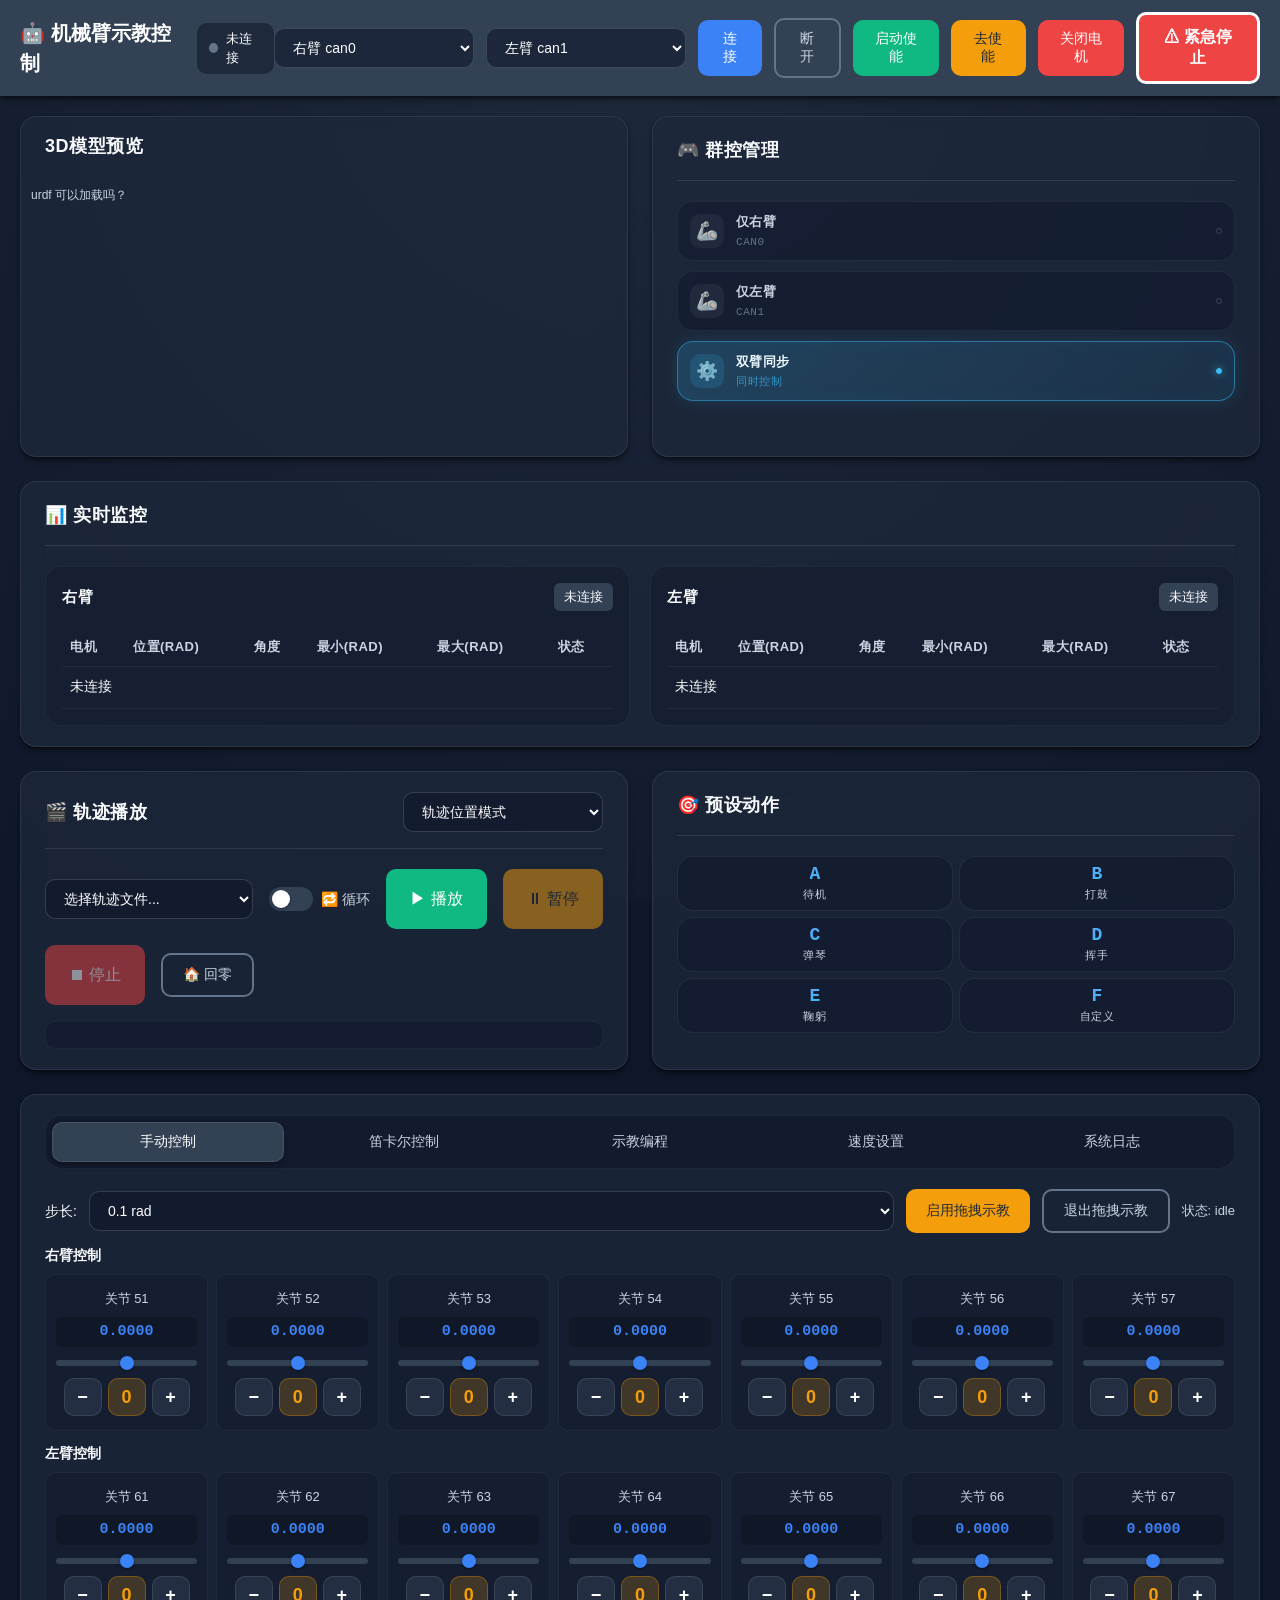
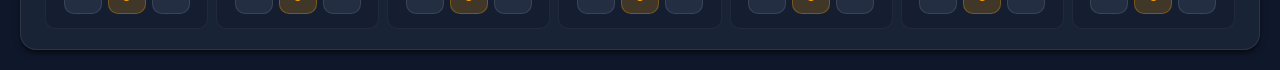
==== robot_arm_web/frontend/index.html @ 030f532a "项目代码同步" ====
<!DOCTYPE html>
<html lang="zh-CN">

<head>
    <meta charset="UTF-8">
    <meta name="viewport" content="width=device-width, initial-scale=1.0">
    <title>机械臂示教控制系统</title>
    <link rel="stylesheet" href="css/style.css?v=3">
</head>

<body>
    <!-- ==================== 头部 ==================== -->
    <header class="header">
        <div class="header-left">
            <div class="logo">🤖 机械臂示教控制</div>
            <div class="status-indicator">
                <span class="status-dot"></span>
                <span class="status-text">未连接</span>
            </div>
        </div>
        <div class="header-right">
            <select id="left-channel" class="trajectory-select" style="width: 90px;" title="右臂通道（程序内部 left）">
                <option value="can0" selected>右臂 can0</option>
                <option value="can1">右臂 can1</option>
                <option value="can2">右臂 can2</option>
                <option value="can3">右臂 can3</option>
            </select>
            <select id="right-channel" class="trajectory-select" style="width: 90px;" title="左臂通道（程序内部 right）">
                <option value="can0">左臂 can0</option>
                <option value="can1" selected>左臂 can1</option>
                <option value="can2">左臂 can2</option>
                <option value="can3">左臂 can3</option>
            </select>
            <button class="btn btn-primary" onclick="connectArms()">连接</button>
            <button class="btn btn-outline" onclick="disconnectArms()">断开</button>
            <button class="btn btn-success" onclick="initArms()">启动使能</button>
            <button class="btn btn-warning" onclick="deactivateArms()">去使能</button>
            <button class="btn btn-danger" onclick="disableArms()">关闭电机</button>
            <button class="btn btn-emergency" onclick="emergencyStop()">⚠ 紧急停止</button>
        </div>
    </header>

    <!-- ==================== 主容器 ==================== -->
    <main class="main-container">
        <div class="dashboard-grid">
            
            <!-- 场景展示区 (3D Viewer) -->
            <div class="card" style="grid-area: viewer; padding: 0; display: flex; flex-direction: column; overflow: hidden;">
                <div class="card-header" style="border-bottom: 1px solid var(--border-color); padding: 16px 24px; margin-bottom: 0;">
                    <span class="card-title">3D模型预览</span>
                </div>
                <div class="card-body" style="padding: 0; min-height: 280px; background: var(--bg-dark); position: relative; flex: 1;">
                    <div id="viewer3d-container" style="width: 100%; height: 100%; position: absolute; inset: 0;">
                        <!-- Three.js Canvas 将挂载于此 -->
                        <canvas id="viewer3d-canvas" style="width: 100%; height: 100%; display: block;"></canvas>
                        <div id="viewer3d-overlay" style="position: absolute; top: 10px; left: 10px; color: var(--gray-light); font-size: 12px; pointer-events: none;">
                            urdf 可以加载吗？
                        </div>
                    </div>
                </div>
            </div>

            <!-- 轨迹播放区 -->
        <div class="card" style="grid-area: playback;">
            <div class="card-header">
                <span class="card-title">🎬 轨迹播放</span>
                <div class="flex gap-2">
                    <select id="init-mode" class="trajectory-select" style="width: 120px;">
                        <option value="4">位置模式</option>
                        <option value="5" selected>轨迹位置模式</option>
                    </select>
                </div>
            </div>
            <div class="card-body">
                <div class="playback-controls">
                    <select id="trajectory-select" class="trajectory-select">
                        <option value="">选择轨迹文件...</option>
                    </select>
                    <label class="loop-toggle" title="循环播放">
                        <input type="checkbox" id="loop-toggle">
                        <span class="loop-toggle-slider"></span>
                        <span class="loop-toggle-label">🔁 循环</span>
                    </label>
                    <button id="btn-play" class="btn btn-success btn-large" onclick="resumeTrajectory()">
                        ▶ 播放
                    </button>
                    <button id="btn-pause" class="btn btn-warning btn-large" onclick="pauseTrajectory()" disabled>
                        ⏸ 暂停
                    </button>
                    <button id="btn-stop" class="btn btn-danger btn-large" onclick="stopTrajectory()" disabled>
                        ⏹ 停止
                    </button>
                    <button class="btn btn-outline" onclick="goToZero()">
                        🏠 回零
                    </button>
                </div>
                <div class="progress-bar">
                    <div class="progress-fill"></div>
                    <span class="progress-text">就绪</span>
                </div>
            </div>
        </div>

        <!-- 预设动作区 -->
        <div class="card" style="grid-area: preset;">
            <div class="card-header">
                <span class="card-title">🎯 预设动作</span>
            </div>
            <div class="card-body">
                <div class="preset-grid">
                    <button class="preset-btn" data-preset="A" onclick="playPreset('A')">
                        <span class="preset-letter">A</span>
                        <span class="preset-label">待机</span>
                    </button>
                    <button class="preset-btn" data-preset="B" onclick="playPreset('B')">
                        <span class="preset-letter">B</span>
                        <span class="preset-label">打鼓</span>
                    </button>
                    <button class="preset-btn" data-preset="C" onclick="playPreset('C')">
                        <span class="preset-letter">C</span>
                        <span class="preset-label">弹琴</span>
                    </button>
                    <button class="preset-btn" data-preset="D" onclick="playPreset('D')">
                        <span class="preset-letter">D</span>
                        <span class="preset-label">挥手</span>
                    </button>
                    <button class="preset-btn" data-preset="E" onclick="playPreset('E')">
                        <span class="preset-letter">E</span>
                        <span class="preset-label">鞠躬</span>
                    </button>
                    <button class="preset-btn" data-preset="F" onclick="playPreset('F')">
                        <span class="preset-letter">F</span>
                        <span class="preset-label">自定义</span>
                    </button>
                </div>
            </div>
        </div>

        <!-- 实时监控区 -->
        <div class="card" style="grid-area: monitor;">
            <div class="card-header">
                <span class="card-title">📊 实时监控</span>
            </div>
            <div class="card-body">
                <div class="monitor-grid">
                    <!-- 右臂 (程序内部 left) -->
                    <div class="arm-panel">
                        <div class="arm-panel-header">
                            <span id="left-arm-title" class="arm-title">右臂</span>
                            <span id="left-arm-status" class="arm-status">未连接</span>
                        </div>
                        <table class="motor-table">
                            <thead>
                                <tr>
                                    <th>电机</th>
                                    <th>位置(rad)</th>
                                    <th>角度</th>
                                    <th>最小(rad)</th>
                                    <th>最大(rad)</th>
                                    <th>状态</th>
                                </tr>
                            </thead>
                            <tbody id="left-motors-tbody">
                                <tr>
                                    <td colspan="6" class="text-center">未连接</td>
                                </tr>
                            </tbody>
                        </table>
                    </div>

                    <!-- 左臂 (程序内部 right) -->
                    <div class="arm-panel">
                        <div class="arm-panel-header">
                            <span id="right-arm-title" class="arm-title">左臂</span>
                            <span id="right-arm-status" class="arm-status">未连接</span>
                        </div>
                        <table class="motor-table">
                            <thead>
                                <tr>
                                    <th>电机</th>
                                    <th>位置(rad)</th>
                                    <th>角度</th>
                                    <th>最小(rad)</th>
                                    <th>最大(rad)</th>
                                    <th>状态</th>
                                </tr>
                            </thead>
                            <tbody id="right-motors-tbody">
                                <tr>
                                    <td colspan="6" class="text-center">未连接</td>
                                </tr>
                            </tbody>
                        </table>
                    </div>
                </div>
            </div>
        </div>

        <!-- 群控管理区 -->
        <div class="card" style="grid-area: group;">
            <div class="card-header">
                <span class="card-title">🎮 群控管理</span>
            </div>
            <div class="card-body">
                <div class="target-selector">
                    <div class="target-option" data-target="left">
                        <div class="target-icon">🦾</div>
                        <div class="target-info">
                            <strong>仅右臂</strong>
                            <span class="target-sub">CAN0</span>
                        </div>
                        <div class="target-indicator"></div>
                    </div>
                    <div class="target-option" data-target="right">
                        <div class="target-icon">🦾</div>
                        <div class="target-info">
                            <strong>仅左臂</strong>
                            <span class="target-sub">CAN1</span>
                        </div>
                        <div class="target-indicator"></div>
                    </div>
                    <div class="target-option active" data-target="both">
                        <div class="target-icon">⚙️</div>
                        <div class="target-info">
                            <strong>双臂同步</strong>
                            <span class="target-sub">同时控制</span>
                        </div>
                        <div class="target-indicator"></div>
                    </div>
                </div>
            </div>
        </div>

        <!-- Tab 切换区 -->
        <div class="card" style="grid-area: manual;">
            <div class="tabs">
                <button class="tab-btn active" data-tab="manual">手动控制</button>
                <button class="tab-btn" data-tab="cartesian">笛卡尔控制</button>
                <button class="tab-btn" data-tab="teaching">示教编程</button>
                <button class="tab-btn" data-tab="speed">速度设置</button>
                <button class="tab-btn" data-tab="log">系统日志</button>
            </div>

            <!-- 手动控制 Tab -->
            <div id="tab-manual" class="tab-content active">
                <div class="flex items-center gap-3 mb-3">
                    <label>步长:</label>
                    <select id="jog-step" class="trajectory-select" style="width: 100px;">
                        <option value="0.01">0.01 rad</option>
                        <option value="0.05">0.05 rad</option>
                        <option value="0.1" selected>0.1 rad</option>
                        <option value="0.5">0.5 rad</option>
                        <option value="1.0">1.0 rad</option>
                    </select>
                    <button class="btn btn-warning" onclick="enableFreedrive()">启用拖拽示教</button>
                    <button class="btn btn-outline" onclick="disableFreedrive()">退出拖拽示教</button>
                    <span id="drag-teach-inline-status" style="color: var(--gray-light); font-size: 13px;">状态: idle</span>
                </div>

                <h4 class="mb-2">右臂控制</h4>
                <div class="manual-control mb-3">
                    <div class="motor-control" data-arm="left" data-motor="51">
                        <div class="motor-label">关节 51</div>
                        <div class="motor-position" id="pos-left-51">0.0000</div>
                        <input class="joint-slider-small" type="range" data-arm="left" data-motor="51" min="-3.14"
                            max="3.14" step="0.01" value="0">
                        <div class="motor-buttons">
                            <button class="motor-btn" onclick="jogMotor('left', 51, -1)">−</button>
                            <button class="motor-btn zero" onclick="zeroMotor('left', 51)">0</button>
                            <button class="motor-btn" onclick="jogMotor('left', 51, 1)">+</button>
                        </div>
                    </div>
                    <div class="motor-control" data-arm="left" data-motor="52">
                        <div class="motor-label">关节 52</div>
                        <div class="motor-position" id="pos-left-52">0.0000</div>
                        <input class="joint-slider-small" type="range" data-arm="left" data-motor="52" min="-3.14"
                            max="3.14" step="0.01" value="0">
                        <div class="motor-buttons">
                            <button class="motor-btn" onclick="jogMotor('left', 52, -1)">−</button>
                            <button class="motor-btn zero" onclick="zeroMotor('left', 52)">0</button>
                            <button class="motor-btn" onclick="jogMotor('left', 52, 1)">+</button>
                        </div>
                    </div>
                    <div class="motor-control" data-arm="left" data-motor="53">
                        <div class="motor-label">关节 53</div>
                        <div class="motor-position" id="pos-left-53">0.0000</div>
                        <input class="joint-slider-small" type="range" data-arm="left" data-motor="53" min="-3.14"
                            max="3.14" step="0.01" value="0">
                        <div class="motor-buttons">
                            <button class="motor-btn" onclick="jogMotor('left', 53, -1)">−</button>
                            <button class="motor-btn zero" onclick="zeroMotor('left', 53)">0</button>
                            <button class="motor-btn" onclick="jogMotor('left', 53, 1)">+</button>
                        </div>
                    </div>
                    <div class="motor-control" data-arm="left" data-motor="54">
                        <div class="motor-label">关节 54</div>
                        <div class="motor-position" id="pos-left-54">0.0000</div>
                        <input class="joint-slider-small" type="range" data-arm="left" data-motor="54" min="-3.14"
                            max="3.14" step="0.01" value="0">
                        <div class="motor-buttons">
                            <button class="motor-btn" onclick="jogMotor('left', 54, -1)">−</button>
                            <button class="motor-btn zero" onclick="zeroMotor('left', 54)">0</button>
                            <button class="motor-btn" onclick="jogMotor('left', 54, 1)">+</button>
                        </div>
                    </div>
                    <div class="motor-control" data-arm="left" data-motor="55">
                        <div class="motor-label">关节 55</div>
                        <div class="motor-position" id="pos-left-55">0.0000</div>
                        <input class="joint-slider-small" type="range" data-arm="left" data-motor="55" min="-3.14"
                            max="3.14" step="0.01" value="0">
                        <div class="motor-buttons">
                            <button class="motor-btn" onclick="jogMotor('left', 55, -1)">−</button>
                            <button class="motor-btn zero" onclick="zeroMotor('left', 55)">0</button>
                            <button class="motor-btn" onclick="jogMotor('left', 55, 1)">+</button>
                        </div>
                    </div>
                    <div class="motor-control" data-arm="left" data-motor="56">
                        <div class="motor-label">关节 56</div>
                        <div class="motor-position" id="pos-left-56">0.0000</div>
                        <input class="joint-slider-small" type="range" data-arm="left" data-motor="56" min="-3.14"
                            max="3.14" step="0.01" value="0">
                        <div class="motor-buttons">
                            <button class="motor-btn" onclick="jogMotor('left', 56, -1)">−</button>
                            <button class="motor-btn zero" onclick="zeroMotor('left', 56)">0</button>
                            <button class="motor-btn" onclick="jogMotor('left', 56, 1)">+</button>
                        </div>
                    </div>
                    <div class="motor-control" data-arm="left" data-motor="57">
                        <div class="motor-label">关节 57</div>
                        <div class="motor-position" id="pos-left-57">0.0000</div>
                        <input class="joint-slider-small" type="range" data-arm="left" data-motor="57" min="-3.14"
                            max="3.14" step="0.01" value="0">
                        <div class="motor-buttons">
                            <button class="motor-btn" onclick="jogMotor('left', 57, -1)">−</button>
                            <button class="motor-btn zero" onclick="zeroMotor('left', 57)">0</button>
                            <button class="motor-btn" onclick="jogMotor('left', 57, 1)">+</button>
                        </div>
                    </div>
                </div>

                <h4 class="mb-2">左臂控制</h4>
                <div class="manual-control">
                    <div class="motor-control" data-arm="right" data-motor="61">
                        <div class="motor-label">关节 61</div>
                        <div class="motor-position" id="pos-right-61">0.0000</div>
                        <input class="joint-slider-small" type="range" data-arm="right" data-motor="61" min="-3.14"
                            max="3.14" step="0.01" value="0">
                        <div class="motor-buttons">
                            <button class="motor-btn" onclick="jogMotor('right', 61, -1)">−</button>
                            <button class="motor-btn zero" onclick="zeroMotor('right', 61)">0</button>
                            <button class="motor-btn" onclick="jogMotor('right', 61, 1)">+</button>
                        </div>
                    </div>
                    <div class="motor-control" data-arm="right" data-motor="62">
                        <div class="motor-label">关节 62</div>
                        <div class="motor-position" id="pos-right-62">0.0000</div>
                        <input class="joint-slider-small" type="range" data-arm="right" data-motor="62" min="-3.14"
                            max="3.14" step="0.01" value="0">
                        <div class="motor-buttons">
                            <button class="motor-btn" onclick="jogMotor('right', 62, -1)">−</button>
                            <button class="motor-btn zero" onclick="zeroMotor('right', 62)">0</button>
                            <button class="motor-btn" onclick="jogMotor('right', 62, 1)">+</button>
                        </div>
                    </div>
                    <div class="motor-control" data-arm="right" data-motor="63">
                        <div class="motor-label">关节 63</div>
                        <div class="motor-position" id="pos-right-63">0.0000</div>
                        <input class="joint-slider-small" type="range" data-arm="right" data-motor="63" min="-3.14"
                            max="3.14" step="0.01" value="0">
                        <div class="motor-buttons">
                            <button class="motor-btn" onclick="jogMotor('right', 63, -1)">−</button>
                            <button class="motor-btn zero" onclick="zeroMotor('right', 63)">0</button>
                            <button class="motor-btn" onclick="jogMotor('right', 63, 1)">+</button>
                        </div>
                    </div>
                    <div class="motor-control" data-arm="right" data-motor="64">
                        <div class="motor-label">关节 64</div>
                        <div class="motor-position" id="pos-right-64">0.0000</div>
                        <input class="joint-slider-small" type="range" data-arm="right" data-motor="64" min="-3.14"
                            max="3.14" step="0.01" value="0">
                        <div class="motor-buttons">
                            <button class="motor-btn" onclick="jogMotor('right', 64, -1)">−</button>
                            <button class="motor-btn zero" onclick="zeroMotor('right', 64)">0</button>
                            <button class="motor-btn" onclick="jogMotor('right', 64, 1)">+</button>
                        </div>
                    </div>
                    <div class="motor-control" data-arm="right" data-motor="65">
                        <div class="motor-label">关节 65</div>
                        <div class="motor-position" id="pos-right-65">0.0000</div>
                        <input class="joint-slider-small" type="range" data-arm="right" data-motor="65" min="-3.14"
                            max="3.14" step="0.01" value="0">
                        <div class="motor-buttons">
                            <button class="motor-btn" onclick="jogMotor('right', 65, -1)">−</button>
                            <button class="motor-btn zero" onclick="zeroMotor('right', 65)">0</button>
                            <button class="motor-btn" onclick="jogMotor('right', 65, 1)">+</button>
                        </div>
                    </div>
                    <div class="motor-control" data-arm="right" data-motor="66">
                        <div class="motor-label">关节 66</div>
                        <div class="motor-position" id="pos-right-66">0.0000</div>
                        <input class="joint-slider-small" type="range" data-arm="right" data-motor="66" min="-3.14"
                            max="3.14" step="0.01" value="0">
                        <div class="motor-buttons">
                            <button class="motor-btn" onclick="jogMotor('right', 66, -1)">−</button>
                            <button class="motor-btn zero" onclick="zeroMotor('right', 66)">0</button>
                            <button class="motor-btn" onclick="jogMotor('right', 66, 1)">+</button>
                        </div>
                    </div>
                    <div class="motor-control" data-arm="right" data-motor="67">
                        <div class="motor-label">关节 67</div>
                        <div class="motor-position" id="pos-right-67">0.0000</div>
                        <input class="joint-slider-small" type="range" data-arm="right" data-motor="67" min="-3.14"
                            max="3.14" step="0.01" value="0">
                        <div class="motor-buttons">
                            <button class="motor-btn" onclick="jogMotor('right', 67, -1)">−</button>
                            <button class="motor-btn zero" onclick="zeroMotor('right', 67)">0</button>
                            <button class="motor-btn" onclick="jogMotor('right', 67, 1)">+</button>
                        </div>
                    </div>
                </div>
            </div>

            <!-- 笛卡尔控制 Tab -->
            <div id="tab-cartesian" class="tab-content">
                <div class="flex items-center gap-3 mb-3">
                    <label>控制臂:</label>
                    <select id="cartesian-arm" class="trajectory-select" style="width: 120px;">
                        <option value="left">右臂(51~57)</option>
                        <option value="right">左臂(61~67)</option>
                    </select>
                    <label>Frame:</label>
                    <select id="motion-frame" class="trajectory-select" style="width: 120px;">
                        <option value="BASE" selected>BASE</option>
                        <option value="TOOL">TOOL</option>
                    </select>
                    <span id="motion-state-indicator" class="arm-status">IDLE</span>
                </div>

                <div class="tabs" style="margin-bottom: 14px;">
                    <button id="motion-mode-ptp" class="tab-btn active" onclick="setMotionMode('CARTESIAN_PTP')">点到点（PTP）</button>
                    <button id="motion-mode-linear" class="tab-btn" onclick="setMotionMode('CARTESIAN_LINEAR')">直线（LINEAR）</button>
                    <button id="motion-mode-jog" class="tab-btn" onclick="setMotionMode('CARTESIAN_JOG')">点动（JOG）</button>
                </div>
                <div id="motion-mode-desc" class="motion-mode-desc">PTP：末端不保证直线，适合快速到位。</div>

                <div id="motion-pose-section" class="motion-pose-row">
                    <div class="motion-pose-item"><label>X (mm)</label><input type="number" id="cart-target-x" value="0" step="1"></div>
                    <div class="motion-pose-item"><label>Y (mm)</label><input type="number" id="cart-target-y" value="0" step="1"></div>
                    <div class="motion-pose-item"><label>Z (mm)</label><input type="number" id="cart-target-z" value="0" step="1"></div>
                    <div class="motion-pose-item"><label>Rx (deg)</label><input type="number" id="cart-target-rx" value="0" step="0.1"></div>
                    <div class="motion-pose-item"><label>Ry (deg)</label><input type="number" id="cart-target-ry" value="0" step="0.1"></div>
                    <div class="motion-pose-item"><label>Rz (deg)</label><input type="number" id="cart-target-rz" value="0" step="0.1"></div>
                </div>

                <h4 class="mb-2 mt-3">约束参数</h4>
                <div class="cartesian-absolute">
                    <div class="input-group"><label>线速度(m/s)</label><input type="number" id="motion-max-vel" value="0.05" step="0.01"></div>
                    <div class="input-group"><label>线加速度(m/s²)</label><input type="number" id="motion-max-acc" value="0.10" step="0.01"></div>
                    <div class="input-group"><label>角速度(rad/s)</label><input type="number" id="motion-max-ang-vel" value="0.30" step="0.01"></div>
                    <div class="input-group"><label>角加速度(rad/s²)</label><input type="number" id="motion-max-ang-acc" value="0.10" step="0.01"></div>
                    <button class="btn btn-outline" onclick="resetMotionConstraints()">恢复默认</button>
                </div>

                <h4 class="mb-2 mt-3">执行控制</h4>
                <div class="flex gap-3">
                    <button id="btn-motion-exec" class="btn btn-success" onclick="executeMotion()">执行目标位姿</button>
                    <button id="btn-motion-pause" class="btn btn-warning" onclick="pauseMotion()" disabled>暂停</button>
                    <button id="btn-motion-resume" class="btn btn-primary" onclick="resumeMotion()" disabled>继续</button>
                    <button id="btn-motion-cancel" class="btn btn-danger" onclick="cancelMotion()" disabled>取消</button>
                    <button class="btn btn-emergency" onclick="emergencyStop()">急停</button>
                </div>

                <h4 id="motion-jog-title" class="mb-2 mt-3">Jog 点动（长按连续）</h4>
                <div id="motion-jog-controls" class="flex items-center gap-3 mb-2">
                    <label>位置步长:</label>
                    <select id="cartesian-step-mm" class="trajectory-select" style="width: 120px;">
                        <option value="1">1 mm</option>
                        <option value="2">2 mm</option>
                        <option value="5" selected>5 mm</option>
                        <option value="10">10 mm</option>
                        <option value="20">20 mm</option>
                    </select>
                    <label>姿态步长:</label>
                    <select id="cartesian-step-deg" class="trajectory-select" style="width: 120px;">
                        <option value="0.5">0.5 deg</option>
                        <option value="1" selected>1 deg</option>
                        <option value="2">2 deg</option>
                        <option value="5">5 deg</option>
                    </select>
                </div>
                <div id="motion-jog-grid" class="cartesian-jog-grid">
                    <div class="jog-axis"><div class="jog-axis-label">X</div><div class="jog-axis-buttons"><button class="btn btn-outline jog-hold-btn" data-axis="x" data-sign="-1">-X</button><button class="btn btn-outline jog-hold-btn" data-axis="x" data-sign="1">+X</button></div></div>
                    <div class="jog-axis"><div class="jog-axis-label">Y</div><div class="jog-axis-buttons"><button class="btn btn-outline jog-hold-btn" data-axis="y" data-sign="-1">-Y</button><button class="btn btn-outline jog-hold-btn" data-axis="y" data-sign="1">+Y</button></div></div>
                    <div class="jog-axis"><div class="jog-axis-label">Z</div><div class="jog-axis-buttons"><button class="btn btn-outline jog-hold-btn" data-axis="z" data-sign="-1">-Z</button><button class="btn btn-outline jog-hold-btn" data-axis="z" data-sign="1">+Z</button></div></div>
                    <div class="jog-axis"><div class="jog-axis-label">Rx</div><div class="jog-axis-buttons"><button class="btn btn-outline jog-hold-btn" data-axis="rx" data-sign="-1">-Rx</button><button class="btn btn-outline jog-hold-btn" data-axis="rx" data-sign="1">+Rx</button></div></div>
                    <div class="jog-axis"><div class="jog-axis-label">Ry</div><div class="jog-axis-buttons"><button class="btn btn-outline jog-hold-btn" data-axis="ry" data-sign="-1">-Ry</button><button class="btn btn-outline jog-hold-btn" data-axis="ry" data-sign="1">+Ry</button></div></div>
                    <div class="jog-axis"><div class="jog-axis-label">Rz</div><div class="jog-axis-buttons"><button class="btn btn-outline jog-hold-btn" data-axis="rz" data-sign="-1">-Rz</button><button class="btn btn-outline jog-hold-btn" data-axis="rz" data-sign="1">+Rz</button></div></div>
                </div>

                <h4 class="mb-2 mt-3">反馈区</h4>
                <div class="progress-bar">
                    <div id="motion-progress-fill" class="progress-fill"></div>
                    <span id="motion-progress-text" class="progress-text">就绪</span>
                </div>
                <div class="mt-2" style="color: var(--gray-light); font-size: 13px;">
                    当前Pose(mm/deg): <span id="motion-current-pose">-</span> |
                    目标Pose(mm/deg): <span id="motion-target-pose">-</span> |
                    误差: <span id="motion-error-text">-</span>
                </div>
                <div class="mt-2" style="color: var(--gray-light); font-size: 13px;">
                    双臂实时Pose(mm/deg): <span id="motion-live-both">-</span>
                </div>
                <div class="mt-1" style="color: var(--gray); font-size: 12px;">
                    实时流: <span id="motion-live-meta">-</span>
                </div>
                <div class="mt-2" style="color: var(--warning); font-size: 13px;">
                    最近错误: <span id="motion-last-error">无</span>
                </div>
            </div>

            <!-- 示教编程 Tab -->
            <div id="tab-teaching" class="tab-content">
                <h4 class="mb-2">零点标定</h4>
                <div class="flex gap-3 mb-3">
                    <button class="btn btn-primary" onclick="calibrateZero()">🎯 标定当前位置为零点</button>
                    <button class="btn btn-outline" onclick="goToZero()">🏠 回到零点位置</button>
                    <button class="btn btn-outline" onclick="loadZeroOffset()">📥 查看零点偏移</button>
                </div>
                <div class="zero-display mb-3">
                    <div class="zero-panel">
                        <div class="zero-title">zero_arm0（右臂）</div>
                        <div id="zero-left-list" class="zero-list">未加载</div>
                    </div>
                    <div class="zero-panel">
                        <div class="zero-title">zero_arm1（左臂）</div>
                        <div id="zero-right-list" class="zero-list">未加载</div>
                    </div>
                </div>
                <div class="zero-meta">
                    <span id="zero-calib-status" class="zero-status"></span>
                    <span class="zero-updated">最后更新：<span id="zero-last-updated">-</span></span>
                </div>
                <div class="mt-3" style="color: var(--gray-light);">
                    <p>
                        <strong>零点标定流程：</strong><br>
                        1. 使用"自由拖动"模式手动移动机械臂到物理零点位置<br>
                        2. 点击"标定当前位置为零点"保存零点<br>
                        3. 之后所有位置都相对于这个零点
                    </p>
                </div>

                <hr style="margin: 20px 0; border-color: var(--gray);">

                <h4 class="mb-2">Drag Teach 录制</h4>
                <div class="traj-meta-row">
                    <div class="input-group">
                        <label>状态:</label>
                        <div id="drag-teach-status">idle</div>
                    </div>
                    <div class="input-group">
                        <label>控制源:</label>
                        <div id="drag-teach-source">pp_fallback</div>
                    </div>
                    <div class="input-group">
                        <label>当前段:</label>
                        <div id="drag-teach-current-segment">-</div>
                    </div>
                    <div class="input-group">
                        <label>已录点数:</label>
                        <div id="drag-teach-point-count">0</div>
                    </div>
                </div>
                <div class="traj-record-bar">
                    <input type="text" id="drag-segment-name" placeholder="segment 名称，如 press_edge" style="flex:1;">
                    <input type="text" id="drag-segment-desc" placeholder="segment 描述（可选）" style="flex:1;">
                    <select id="drag-segment-sample-type" class="trajectory-select" style="width: 140px;">
                        <option value="keyframe" selected>关键帧段</option>
                        <option value="stream">连续流段</option>
                    </select>
                    <button class="btn btn-primary" onclick="dragTeachStartSegment()">开始段录制</button>
                    <button class="btn btn-success" onclick="dragTeachRecordKeyframe()">记录关键帧</button>
                    <button class="btn btn-outline" onclick="dragTeachRemoveLastPoint()">删除上一点</button>
                    <button class="btn btn-success" onclick="dragTeachStopSegment()">保存段</button>
                    <button class="btn btn-danger" onclick="dragTeachCancelSegment()">取消段</button>
                </div>
                <div class="traj-record-bar">
                    <div class="input-group" style="margin-bottom: 0;">
                        <label>关键帧延迟:</label>
                        <input type="number" id="drag-keyframe-delay" value="1.0" step="0.1" min="0" style="width:70px;">
                        <span style="color:var(--gray-light);font-size:12px;">s</span>
                    </div>
                    <button class="btn btn-outline" onclick="dragTeachListSegments()">刷新 Drag 段列表</button>
                    <span id="drag-teach-session-hint" style="color: var(--gray-light); font-size: 13px;">可先启用拖拽示教，再开始录制段。</span>
                </div>

                <h4 class="mb-2">轨迹管理</h4>
                <div class="flex gap-3 mb-3">
                    <button class="btn btn-success" onclick="trajectoryNewPrompt()">📝 新建轨迹</button>
                    <button class="btn btn-outline" onclick="trajectoryListAndLoad()">📂 加载轨迹</button>
                    <button class="btn btn-outline" onclick="trajectoryListAndDelete()">🗑️ 删除轨迹</button>
                    <button class="btn btn-outline" onclick="trajectoryRefreshList()">🔄 刷新列表</button>
                </div>

                <!-- 轨迹文件列表 (动态显示) -->
                <div id="traj-file-list" class="traj-file-list hidden"></div>

                <!-- 轨迹编辑区 -->
                <div id="traj-editor" class="trajectory-editor hidden">
                    <div class="traj-editor-header">
                        <h4 id="traj-editor-title">编辑轨迹</h4>
                        <button class="btn btn-outline btn-sm" onclick="trajectoryCloseEdit()">✕ 关闭</button>
                    </div>

                    <div class="traj-meta-row">
                        <div class="input-group">
                            <label>名称:</label>
                            <input type="text" id="traj-edit-name" placeholder="轨迹名称">
                        </div>
                        <div class="input-group">
                            <label>描述:</label>
                            <input type="text" id="traj-edit-desc" placeholder="可选描述...">
                        </div>
                    </div>
                    <div class="traj-meta-row">
                        <div class="input-group">
                            <label>
                                <input type="checkbox" id="traj-edit-loop"> 循环播放
                            </label>
                        </div>
                        <div class="input-group">
                            <label>速度倍率:</label>
                            <input type="number" id="traj-edit-speed" value="1.0" step="0.1" min="0.1" max="5.0"
                                style="width:80px;">
                        </div>
                    </div>

                    <!-- 点位列表 -->
                    <div class="traj-point-list-header">
                        <span>点位列表</span>
                        <span id="traj-point-count">0 个点位</span>
                    </div>
                    <div id="traj-point-list" class="traj-point-list">
                        <div class="traj-empty-hint">暂无点位, 请使用下方按钮记录</div>
                    </div>

                    <!-- 记录点位 -->
                    <div class="traj-record-bar">
                        <input type="text" id="traj-point-name" placeholder="点位名称 (可选)" style="flex:1;">
                        <div class="input-group" style="margin-bottom:0;">
                            <label>延迟:</label>
                            <input type="number" id="traj-point-delay" value="1.0" step="0.1" min="0"
                                style="width:70px;">
                            <span style="color:var(--gray-light);font-size:12px;">s</span>
                        </div>
                        <button class="btn btn-success" onclick="trajectoryAddPoint()">📍 记录当前位置</button>
                    </div>

                    <!-- 保存按钮 -->
                    <div class="flex gap-3 mt-3">
                        <button class="btn btn-primary" onclick="trajectorySave()">💾 保存轨迹</button>
                        <button class="btn btn-outline" onclick="trajectoryPreview()">▶ 预览播放</button>
                    </div>
                </div>

                <div class="mt-3" style="color: var(--gray-light); font-size: 13px;">
                    <strong>示教流程：</strong>
                    1. 新建/加载轨迹 →
                    2. 拖动机械臂到目标位(自由拖动或手动控制) →
                    3. 记录当前位置 →
                    4. 重复2-3 →
                    5. 保存轨迹 →
                    6. 在播放区选择播放
                </div>
            </div>

            <!-- 速度设置 Tab -->
            <div id="tab-speed" class="tab-content">
                <div class="flex gap-3 mb-3">
                    <button class="btn btn-outline" onclick="setSpeed('very_slow')">极慢 (0.2)</button>
                    <button class="btn btn-outline" onclick="setSpeed('slow')">慢速 (0.5)</button>
                    <button class="btn btn-primary" onclick="setSpeed('medium')">中速 (1.0)</button>
                    <button class="btn btn-warning" onclick="setSpeed('fast')">快速 (2.0)</button>
                </div>
                <div class="speed-slider-wrap mb-3">
                    <div class="speed-slider-row">
                        <label style="min-width: 80px;">速度滑杆:</label>
                        <input id="speed-slider" type="range" min="0" max="2.0" step="0.01" value="0.5"
                            class="speed-slider">
                        <div class="speed-slider-value">
                            <span id="speed-slider-value">0.50</span>
                            <span style="opacity: 0.85;">rad/s</span>
                        </div>
                    </div>
                    <div class="speed-slider-meta">
                        当前速度：<span id="speed-current">0.50</span> rad/s（范围：<span id="speed-min">0</span> ~ <span
                            id="speed-max">2.0</span>）
                    </div>
                </div>
                <div class="mt-3">
                    <h4 class="mb-2">自定义速度</h4>
                    <div class="flex gap-3 flex-wrap">
                        <div class="input-group" style="flex: 1;">
                            <label>速度:</label>
                            <input type="number" id="speed-velocity" value="0.5" step="0.1" min="0.1" max="5.0">
                            <span>rad/s</span>
                        </div>
                        <div class="input-group" style="flex: 1;">
                            <label>加速度:</label>
                            <input type="number" id="speed-accel" value="0.5" step="0.1" min="0.1" max="5.0">
                            <span>rad/s²</span>
                        </div>
                        <div class="input-group" style="flex: 1;">
                            <label>减速度:</label>
                            <input type="number" id="speed-decel" value="0.5" step="0.1" min="0.1" max="5.0">
                            <span>rad/s²</span>
                        </div>
                        <button class="btn btn-success" onclick="setCustomSpeed()">应用</button>
                    </div>
                </div>
            </div>

            <!-- 系统日志 Tab -->
            <div id="tab-log" class="tab-content">
                <div class="flex justify-between items-center mb-2">
                    <span style="color: var(--gray-light);">系统日志</span>
                    <button class="btn btn-outline" onclick="clearLog()"
                        style="padding: 4px 12px; min-height: 32px;">清空</button>
                </div>
                <div id="log-container" class="log-container">
                    <!-- 日志条目将动态添加 -->
                </div>
            </div>
        </div>

        </div> <!-- End dashboard-grid -->
    </main>

    <!-- Socket.IO 客户端 -->
    <script src="https://cdn.socket.io/4.7.2/socket.io.min.js"></script>
    
    <!-- Three.js & URDFLoader Import Map -->
    <script type="importmap">
    {
        "imports": {
            "three": "https://esm.sh/three@0.160.0",
            "three/addons/": "https://esm.sh/three@0.160.0/examples/jsm/",
            "urdf-loader": "https://esm.sh/urdf-loader@0.12.1"
        }
    }
    </script>
    
    <!-- 3D Viewer Logic -->
    <script type="module" src="js/viewer3d.js?v=4"></script>
    
    <!-- 主逻辑 -->
    <script src="js/main.js?v=3"></script>
</body>

</html>
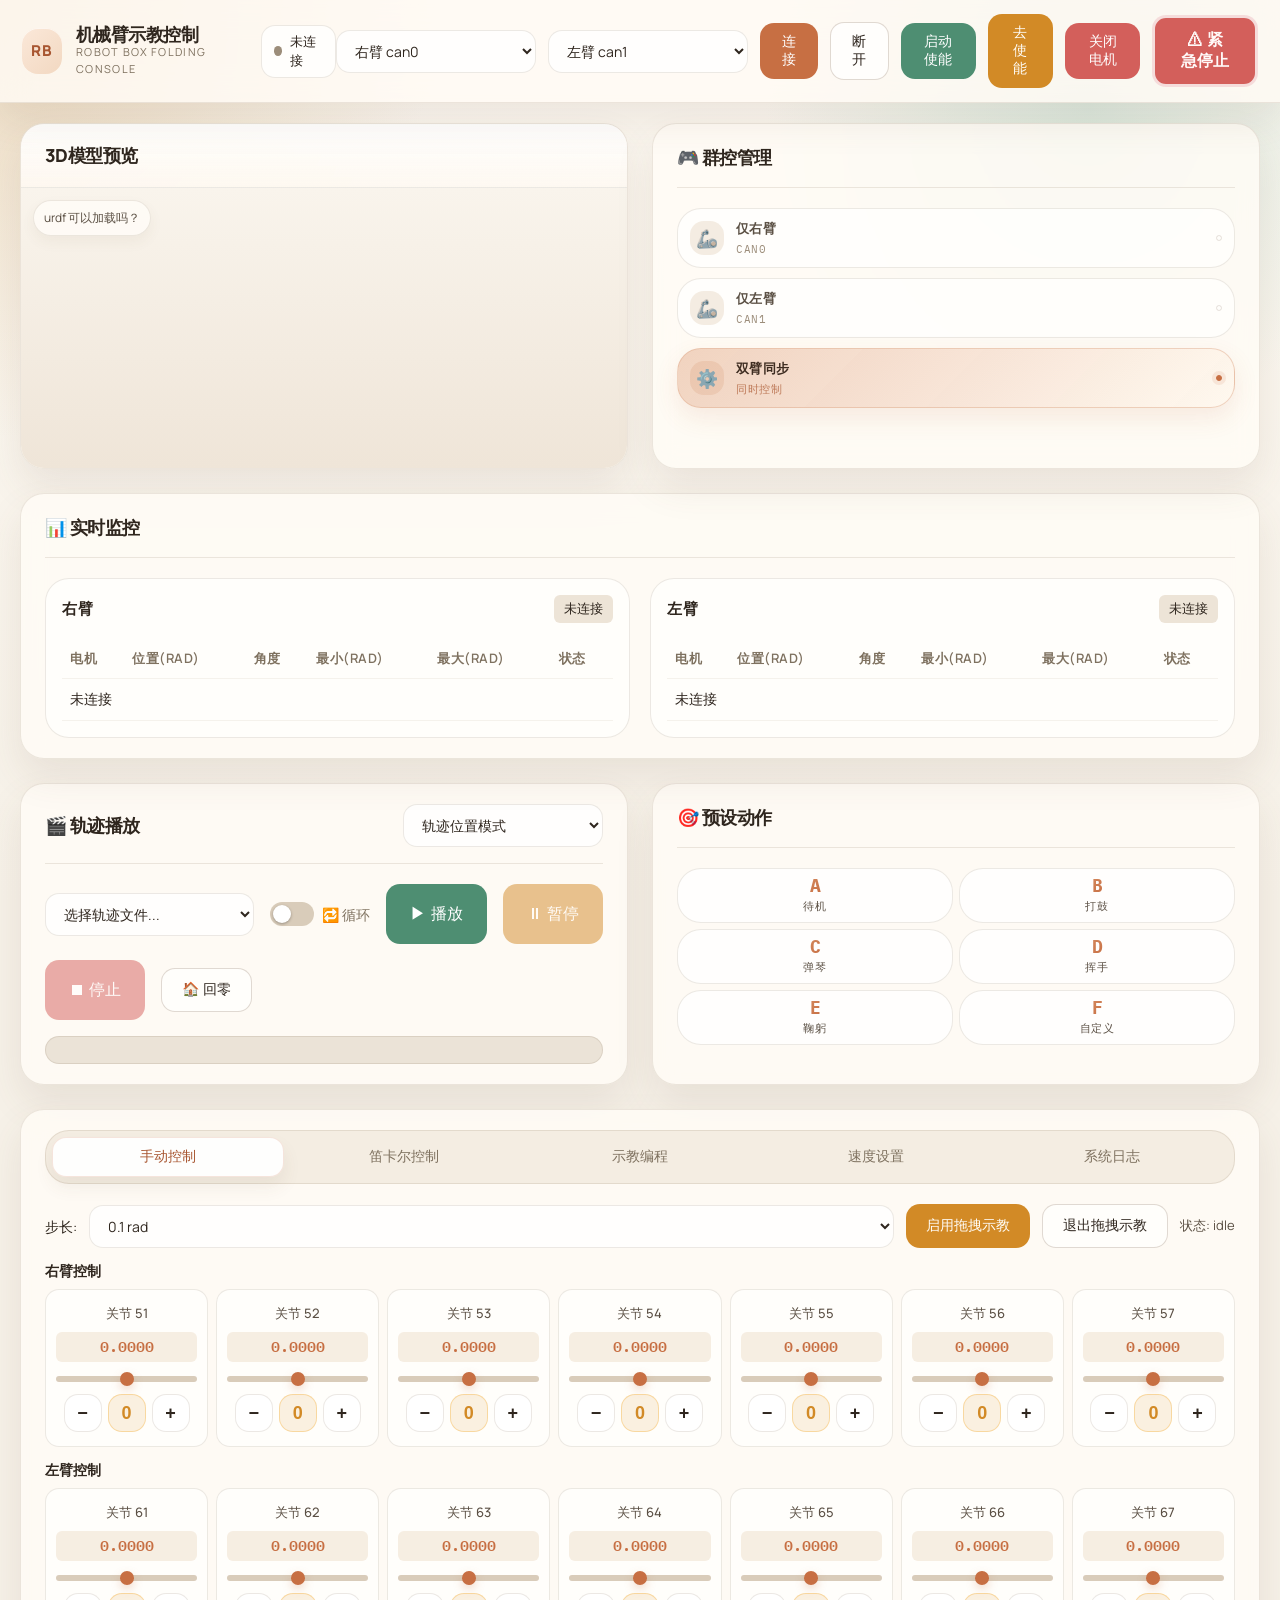
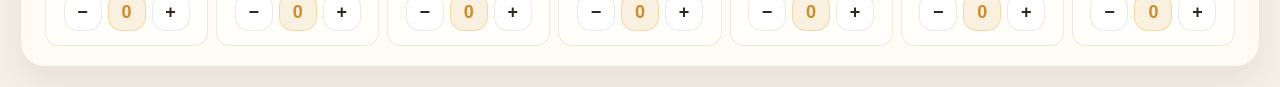
==== commit ee6ce189: "前端风格优化，更换为更加清新的浅色系" ====
--- a/robot_arm_web/frontend/index.html
+++ b/robot_arm_web/frontend/index.html
@@ -5,6 +5,9 @@
     <meta charset="UTF-8">
     <meta name="viewport" content="width=device-width, initial-scale=1.0">
     <title>机械臂示教控制系统</title>
+    <link rel="preconnect" href="https://fonts.googleapis.com">
+    <link rel="preconnect" href="https://fonts.gstatic.com" crossorigin>
+    <link href="https://fonts.googleapis.com/css2?family=IBM+Plex+Mono:wght@400;500;600&family=Manrope:wght@400;500;600;700;800&display=swap" rel="stylesheet">
     <link rel="stylesheet" href="css/style.css?v=3">
 </head>
 
@@ -12,7 +15,13 @@
     <!-- ==================== 头部 ==================== -->
     <header class="header">
         <div class="header-left">
-            <div class="logo">🤖 机械臂示教控制</div>
+            <div class="logo">
+                <span class="logo-mark">RB</span>
+                <div class="logo-copy">
+                    <strong>机械臂示教控制</strong>
+                    <span>Robot Box Folding Console</span>
+                </div>
+            </div>
             <div class="status-indicator">
                 <span class="status-dot"></span>
                 <span class="status-text">未连接</span>
@@ -45,15 +54,15 @@
         <div class="dashboard-grid">
             
             <!-- 场景展示区 (3D Viewer) -->
-            <div class="card" style="grid-area: viewer; padding: 0; display: flex; flex-direction: column; overflow: hidden;">
-                <div class="card-header" style="border-bottom: 1px solid var(--border-color); padding: 16px 24px; margin-bottom: 0;">
+            <div class="card viewer-card" style="grid-area: viewer;">
+                <div class="card-header viewer-card-header">
                     <span class="card-title">3D模型预览</span>
                 </div>
-                <div class="card-body" style="padding: 0; min-height: 280px; background: var(--bg-dark); position: relative; flex: 1;">
-                    <div id="viewer3d-container" style="width: 100%; height: 100%; position: absolute; inset: 0;">
+                <div class="card-body viewer-card-body">
+                    <div id="viewer3d-container" class="viewer3d-container">
                         <!-- Three.js Canvas 将挂载于此 -->
-                        <canvas id="viewer3d-canvas" style="width: 100%; height: 100%; display: block;"></canvas>
-                        <div id="viewer3d-overlay" style="position: absolute; top: 10px; left: 10px; color: var(--gray-light); font-size: 12px; pointer-events: none;">
+                        <canvas id="viewer3d-canvas" class="viewer3d-canvas"></canvas>
+                        <div id="viewer3d-overlay" class="viewer3d-overlay">
                             urdf 可以加载吗？
                         </div>
                     </div>
--- a/robot_arm_web/frontend/css/style.css
+++ b/robot_arm_web/frontend/css/style.css
@@ -0,0 +1,1823 @@
+/**
+ * 机械臂演出控制系统 - 样式表
+ * 
+ * 设计原则：
+ * - 大按钮，易于触屏操作
+ * - 高对比度，适合演出现场
+ * - 简洁清晰，减少误操作
+ */
+
+:root {
+    --primary: #c76f43;
+    --primary-dark: #a85631;
+    --primary-soft: #f5ddcc;
+    --success: #4e8e72;
+    --success-dark: #3d745b;
+    --warning: #d28a26;
+    --warning-dark: #b46f11;
+    --danger: #d35f5b;
+    --danger-dark: #b54a47;
+
+    --bg-base: #f6f1e8;
+    --bg-soft: #ede4d7;
+    --bg-tint: #fffaf3;
+    --bg-dark: #ece2d4;
+    --dark: #fffdf8;
+    --dark-light: #f3eadf;
+    --surface-strong: #fff7ee;
+
+    --text-primary: #2f261e;
+    --text-muted: #7e715f;
+    --gray: #9c8d7a;
+    --gray-light: #5b5044;
+    --white: #ffffff;
+    --border-color: rgba(124, 99, 72, 0.14);
+    --border-strong: rgba(124, 99, 72, 0.24);
+
+    --radius: 14px;
+    --radius-lg: 24px;
+
+    --shadow-sm: 0 6px 14px rgba(106, 82, 56, 0.06);
+    --shadow: 0 18px 38px rgba(106, 82, 56, 0.10);
+    --shadow-lg: 0 24px 56px rgba(106, 82, 56, 0.16);
+
+    --font-sans: 'Manrope', 'PingFang SC', 'Hiragino Sans GB', sans-serif;
+    --font-mono: 'IBM Plex Mono', 'SFMono-Regular', 'Consolas', monospace;
+}
+
+* {
+    box-sizing: border-box;
+    margin: 0;
+    padding: 0;
+}
+
+body {
+    font-family: var(--font-sans);
+    background: var(--bg-base);
+    color: var(--text-primary);
+    min-height: 100vh;
+    font-size: 14px;
+    line-height: 1.5;
+    background-image:
+        radial-gradient(circle at top left, rgba(221, 191, 147, 0.52), transparent 28%),
+        radial-gradient(circle at 85% 12%, rgba(182, 214, 199, 0.45), transparent 24%),
+        linear-gradient(180deg, #fcf8f1 0%, var(--bg-base) 100%);
+    background-attachment: fixed;
+}
+
+/* ==================== 头部 ==================== */
+
+.header {
+    background: rgba(255, 251, 245, 0.82);
+    padding: 14px 22px;
+    display: flex;
+    align-items: center;
+    justify-content: space-between;
+    box-shadow: var(--shadow);
+    position: sticky;
+    top: 0;
+    z-index: 100;
+    backdrop-filter: blur(16px);
+    border-bottom: 1px solid var(--border-color);
+}
+
+.header-left {
+    display: flex;
+    align-items: center;
+    gap: 16px;
+}
+
+.logo {
+    display: flex;
+    align-items: center;
+    gap: 14px;
+    color: var(--text-primary);
+}
+
+.logo-mark {
+    width: 46px;
+    height: 46px;
+    border-radius: 16px;
+    display: inline-flex;
+    align-items: center;
+    justify-content: center;
+    font-size: 15px;
+    font-weight: 800;
+    letter-spacing: 0.08em;
+    color: var(--primary-dark);
+    background: linear-gradient(135deg, #fbe8d9 0%, #f2d8c1 100%);
+    box-shadow: inset 0 1px 0 rgba(255,255,255,0.65);
+}
+
+.logo-copy {
+    display: flex;
+    flex-direction: column;
+}
+
+.logo-copy strong {
+    font-size: 18px;
+    line-height: 1.1;
+    letter-spacing: -0.03em;
+}
+
+.logo-copy span {
+    font-size: 11px;
+    text-transform: uppercase;
+    letter-spacing: 0.12em;
+    color: var(--text-muted);
+}
+
+.status-indicator {
+    display: flex;
+    align-items: center;
+    gap: 8px;
+    padding: 6px 12px;
+    background: rgba(255, 255, 255, 0.78);
+    border-radius: var(--radius);
+    font-size: 13px;
+    border: 1px solid var(--border-color);
+}
+
+.status-dot {
+    width: 10px;
+    height: 10px;
+    border-radius: 50%;
+    background: var(--gray);
+}
+
+.status-dot.connected {
+    background: var(--success);
+    box-shadow: 0 0 0 4px rgba(78, 142, 114, 0.12);
+}
+
+.status-dot.error {
+    background: var(--danger);
+    box-shadow: 0 0 0 4px rgba(211, 95, 91, 0.14);
+}
+
+.header-right {
+    display: flex;
+    align-items: center;
+    gap: 12px;
+}
+
+/* ==================== 按钮 ==================== */
+
+.btn {
+    padding: 10px 20px;
+    border: none;
+    border-radius: var(--radius);
+    font-size: 14px;
+    font-weight: 500;
+    cursor: pointer;
+    transition: all 0.2s;
+    display: inline-flex;
+    align-items: center;
+    justify-content: center;
+    gap: 8px;
+    min-height: 44px;
+}
+
+.btn:hover {
+    transform: translateY(-1px);
+    box-shadow: var(--shadow);
+}
+
+.btn:active {
+    transform: translateY(0);
+}
+
+.btn:disabled {
+    opacity: 0.5;
+    cursor: not-allowed;
+    transform: none;
+}
+
+.btn-primary {
+    background: var(--primary);
+    color: var(--white);
+}
+
+.btn-primary:hover {
+    background: var(--primary-dark);
+}
+
+.btn-success {
+    background: var(--success);
+    color: var(--white);
+}
+
+.btn-success:hover {
+    background: var(--success-dark);
+}
+
+.btn-warning {
+    background: var(--warning);
+    color: var(--dark);
+}
+
+.btn-warning:hover {
+    background: var(--warning-dark);
+}
+
+.btn-danger {
+    background: var(--danger);
+    color: var(--white);
+}
+
+.btn-danger:hover {
+    background: var(--danger-dark);
+}
+
+.btn-outline {
+    background: rgba(255, 255, 255, 0.72);
+    border: 1px solid var(--border-strong);
+    color: var(--text-primary);
+}
+
+.btn-outline:hover {
+    border-color: rgba(199, 111, 67, 0.28);
+    color: var(--primary-dark);
+    background: var(--surface-strong);
+}
+
+/* 急停按钮 - 特别醒目 */
+.btn-emergency {
+    background: var(--danger);
+    color: #fff9f8;
+    font-size: 16px;
+    font-weight: bold;
+    padding: 12px 24px;
+    border: 3px solid rgba(255, 255, 255, 0.78);
+    animation: pulse 2s infinite;
+}
+
+.btn-emergency:hover {
+    background: var(--danger-dark);
+    animation: none;
+}
+
+@keyframes pulse {
+
+    0%,
+    100% {
+        box-shadow: 0 0 0 0 rgba(211, 95, 91, 0.36);
+    }
+
+    50% {
+        box-shadow: 0 0 0 10px rgba(211, 95, 91, 0);
+    }
+}
+
+/* 大按钮 - 用于预设动作 */
+.btn-large {
+    min-width: 100px;
+    min-height: 60px;
+    font-size: 16px;
+    padding: 16px 24px;
+}
+
+.btn-xl {
+    min-width: 120px;
+    min-height: 80px;
+    font-size: 18px;
+    padding: 20px 32px;
+    border-radius: var(--radius-lg);
+}
+
+/* ==================== Toast 通知 ==================== */
+
+.toast-container {
+    position: fixed;
+    top: 16px;
+    right: 16px;
+    z-index: 9999;
+    display: flex;
+    flex-direction: column;
+    gap: 10px;
+    pointer-events: none;
+}
+
+.toast {
+    min-width: 240px;
+    max-width: 420px;
+    padding: 12px 14px;
+    border-radius: var(--radius);
+    box-shadow: var(--shadow-lg);
+    background: rgba(255, 252, 247, 0.92);
+    border: 1px solid var(--border-color);
+    backdrop-filter: blur(8px);
+    color: var(--text-primary);
+    pointer-events: none;
+}
+
+.toast-title {
+    font-weight: 700;
+    margin-bottom: 4px;
+    font-size: 14px;
+}
+
+.toast-msg {
+    font-size: 13px;
+    color: var(--text-muted);
+    white-space: pre-wrap;
+}
+
+.toast-success {
+    border-color: rgba(76, 175, 80, 0.55);
+}
+
+.toast-warning {
+    border-color: rgba(255, 152, 0, 0.55);
+}
+
+.toast-error {
+    border-color: rgba(244, 67, 54, 0.55);
+}
+
+.toast-info {
+    border-color: rgba(33, 150, 243, 0.55);
+}
+
+/* ==================== 零点标定展示 ==================== */
+
+.zero-display {
+    display: grid;
+    grid-template-columns: 1fr 1fr;
+    gap: 14px;
+}
+
+.zero-panel {
+    background: rgba(255, 255, 255, 0.72);
+    border: 1px solid var(--border-color);
+    border-radius: var(--radius);
+    padding: 12px;
+}
+
+.zero-title {
+    font-weight: 700;
+    margin-bottom: 8px;
+}
+
+.zero-list {
+    font-family: ui-monospace, SFMono-Regular, Menlo, Monaco, Consolas, "Liberation Mono", "Courier New", monospace;
+    font-size: 12px;
+    color: var(--text-primary);
+    line-height: 1.5;
+    max-height: 160px;
+    overflow: auto;
+    padding-right: 4px;
+}
+
+.zero-meta {
+    display: flex;
+    align-items: center;
+    justify-content: space-between;
+    gap: 12px;
+    margin-top: 8px;
+    color: var(--gray-light);
+    font-size: 12px;
+}
+
+.zero-status {
+    font-weight: 600;
+}
+
+/* ==================== 速度滑杆 ==================== */
+
+.speed-slider-wrap {
+    background: rgba(255, 255, 255, 0.72);
+    border: 1px solid var(--border-color);
+    border-radius: var(--radius);
+    padding: 12px;
+}
+
+.speed-slider-row {
+    display: flex;
+    align-items: center;
+    gap: 12px;
+}
+
+.speed-slider {
+    flex: 1;
+    height: 26px;
+}
+
+.speed-slider-value {
+    min-width: 120px;
+    text-align: right;
+    font-weight: 700;
+}
+
+.speed-slider-meta {
+    margin-top: 8px;
+    color: var(--gray-light);
+    font-size: 12px;
+}
+
+/* ==================== 主容器 ==================== */
+
+.main-container {
+    padding: 20px;
+    max-width: 1800px;
+    margin: 0 auto;
+}
+
+.dashboard-grid {
+    display: grid;
+    grid-template-columns: minmax(320px, 1fr) minmax(450px, 2.5fr) minmax(260px, 0.75fr);
+    grid-template-areas:
+        "viewer monitor group"
+        "playback monitor preset"
+        "manual manual manual";
+    gap: 24px;
+}
+
+@media (max-width: 1400px) {
+    .dashboard-grid {
+        grid-template-columns: 1fr 1fr;
+        grid-template-areas:
+            "viewer group"
+            "monitor monitor"
+            "playback preset"
+            "manual manual";
+    }
+}
+
+@media (max-width: 900px) {
+    .dashboard-grid {
+        grid-template-columns: 1fr;
+        grid-template-areas:
+            "viewer"
+            "group"
+            "monitor"
+            "playback"
+            "preset"
+            "manual";
+    }
+}
+
+/* ==================== 卡片 ==================== */
+
+.card {
+    background: rgba(255, 252, 246, 0.84);
+    backdrop-filter: blur(12px);
+    -webkit-backdrop-filter: blur(12px);
+    border: 1px solid var(--border-color);
+    border-radius: var(--radius-lg);
+    padding: 20px 24px;
+    margin-bottom: 20px;
+    box-shadow: var(--shadow);
+    transition: box-shadow 0.3s ease;
+    display: flex;
+    flex-direction: column;
+    height: 100%;
+}
+
+.dashboard-grid > .card {
+    margin-bottom: 0;
+}
+
+.card:hover {
+    box-shadow: var(--shadow-lg);
+}
+
+.card-header {
+    display: flex;
+    align-items: center;
+    justify-content: space-between;
+    margin-bottom: 20px;
+    padding-bottom: 16px;
+    border-bottom: 1px solid var(--border-color);
+}
+
+.card-title {
+    font-size: 18px;
+    font-weight: 800;
+    color: var(--text-primary);
+    letter-spacing: -0.03em;
+}
+
+.card-body {
+    /* 内容区域 */
+    flex: 1;
+    display: flex;
+    flex-direction: column;
+}
+
+.viewer-card {
+    padding: 0;
+    overflow: hidden;
+}
+
+.viewer-card-header {
+    margin-bottom: 0;
+    padding: 18px 24px;
+    background: linear-gradient(180deg, rgba(255,255,255,0.86) 0%, rgba(253,247,239,0.72) 100%);
+}
+
+.viewer-card-body {
+    padding: 0;
+    min-height: 280px;
+    position: relative;
+    flex: 1;
+    background: linear-gradient(180deg, #f9f4ec 0%, #efe5d8 100%);
+}
+
+.viewer3d-container {
+    position: absolute;
+    inset: 0;
+    width: 100%;
+    height: 100%;
+}
+
+.viewer3d-canvas {
+    width: 100%;
+    height: 100%;
+    display: block;
+}
+
+.viewer3d-overlay {
+    position: absolute;
+    top: 12px;
+    left: 12px;
+    padding: 8px 10px;
+    border-radius: 999px;
+    background: rgba(255, 252, 247, 0.86);
+    color: var(--gray-light);
+    font-size: 12px;
+    pointer-events: none;
+    border: 1px solid var(--border-color);
+    box-shadow: var(--shadow-sm);
+}
+
+/* ==================== 轨迹播放区 ==================== */
+
+.playback-controls {
+    display: flex;
+    align-items: center;
+    gap: 16px;
+    flex-wrap: wrap;
+}
+
+.trajectory-select {
+    flex: 1;
+    min-width: 200px;
+    padding: 10px 14px;
+    background: rgba(255, 255, 255, 0.82);
+    border: 1px solid var(--border-color);
+    border-radius: var(--radius);
+    color: var(--text-primary);
+    font-size: 14px;
+    font-family: inherit;
+    transition: all 0.2s;
+}
+
+.trajectory-select:focus {
+    outline: none;
+    border-color: var(--primary);
+    box-shadow: 0 0 0 3px rgba(199, 111, 67, 0.16);
+}
+
+/* 循环播放开关 */
+.loop-toggle {
+    display: flex;
+    align-items: center;
+    gap: 8px;
+    cursor: pointer;
+    user-select: none;
+    white-space: nowrap;
+}
+
+.loop-toggle input {
+    display: none;
+}
+
+.loop-toggle-slider {
+    position: relative;
+    width: 44px;
+    height: 24px;
+    background: #d9ccba;
+    border-radius: 12px;
+    transition: background 0.25s ease;
+    flex-shrink: 0;
+}
+
+.loop-toggle-slider::after {
+    content: '';
+    position: absolute;
+    top: 3px;
+    left: 3px;
+    width: 18px;
+    height: 18px;
+    background: var(--white);
+    border-radius: 50%;
+    transition: transform 0.25s cubic-bezier(0.4, 0.0, 0.2, 1);
+    box-shadow: 0 1px 3px rgba(0, 0, 0, 0.3);
+}
+
+.loop-toggle input:checked+.loop-toggle-slider {
+    background: var(--success);
+}
+
+.loop-toggle input:checked+.loop-toggle-slider::after {
+    transform: translateX(20px);
+}
+
+.loop-toggle-label {
+    font-size: 14px;
+    color: var(--text-muted);
+    transition: color 0.25s ease;
+}
+
+.loop-toggle input:checked~.loop-toggle-label {
+    color: var(--success);
+    font-weight: 600;
+}
+
+.progress-bar {
+    width: 100%;
+    height: 28px;
+    background: rgba(225, 214, 200, 0.65);
+    border-radius: var(--radius);
+    border: 1px solid var(--border-color);
+    margin-top: 16px;
+    overflow: hidden;
+    position: relative;
+}
+
+.progress-fill {
+    height: 100%;
+    background: linear-gradient(90deg, #d38b62, #e8b48d);
+    width: 0%;
+    transition: width 0.3s cubic-bezier(0.4, 0.0, 0.2, 1);
+    border-radius: var(--radius);
+}
+
+/* ==================== 监控区 ==================== */
+
+.monitor-grid {
+    display: grid;
+    grid-template-columns: repeat(2, 1fr);
+    gap: 20px;
+    flex: 1;
+    height: 100%;
+}
+
+@media (max-width: 768px) {
+    .monitor-grid {
+        grid-template-columns: 1fr;
+    }
+}
+
+.arm-panel {
+    background: rgba(255, 255, 255, 0.7);
+    border: 1px solid var(--border-color);
+    border-radius: var(--radius-lg);
+    padding: 16px;
+    display: flex;
+    flex-direction: column;
+}
+
+.arm-panel-header {
+    display: flex;
+    align-items: center;
+    justify-content: space-between;
+    margin-bottom: 16px;
+}
+
+.arm-title {
+    font-size: 15px;
+    font-weight: 600;
+    letter-spacing: 0.5px;
+}
+
+.arm-status {
+    font-size: 13px;
+    padding: 4px 10px;
+    border-radius: 6px;
+    background: var(--bg-soft);
+    font-weight: 500;
+}
+
+.arm-status.connected {
+    background: var(--success);
+    color: white;
+}
+
+.arm-status.initialized {
+    background: var(--primary);
+    color: white;
+}
+
+.motor-table {
+    width: 100%;
+    font-size: 14px;
+    border-collapse: collapse;
+    height: 100%;
+}
+
+.motor-table th,
+.motor-table td {
+    padding: 10px 8px;
+    text-align: left;
+    border-bottom: 1px solid rgba(124, 99, 72, 0.08);
+}
+
+.motor-table th {
+    color: var(--text-muted);
+    font-weight: 600;
+    font-size: 13px;
+    text-transform: uppercase;
+    letter-spacing: 0.5px;
+}
+
+.motor-table td {
+    font-family: var(--font-mono);
+}
+
+.motor-table td.position {
+    color: var(--primary);
+    font-weight: 500;
+}
+
+.motor-table td.enabled {
+    color: var(--success);
+    font-weight: 500;
+}
+
+.motor-table td.disabled {
+    color: var(--gray);
+}
+
+/* ==================== 群控区 ==================== */
+
+.target-selector {
+    display: flex;
+    flex-direction: column;
+    gap: 10px;
+}
+
+.target-option {
+    display: flex;
+    align-items: center;
+    gap: 12px;
+    padding: 10px 12px;
+    background: rgba(255, 255, 255, 0.72);
+    border: 1px solid var(--border-color);
+    border-radius: var(--radius-lg);
+    cursor: pointer;
+    transition: all 0.25s cubic-bezier(0.4, 0, 0.2, 1);
+    color: var(--gray-light);
+    position: relative;
+    overflow: hidden;
+}
+
+.target-option::before {
+    content: '';
+    position: absolute;
+    inset: 0;
+    background: linear-gradient(135deg, rgba(199, 111, 67, 0.08) 0%, transparent 100%);
+    opacity: 0;
+    transition: opacity 0.25s;
+}
+
+.target-option:hover {
+    border-color: rgba(199, 111, 67, 0.24);
+    color: var(--text-primary);
+    transform: translateX(4px);
+}
+
+.target-option:hover::before {
+    opacity: 1;
+}
+
+.target-option.active {
+    border-color: rgba(199, 111, 67, 0.28);
+    background: linear-gradient(135deg, rgba(245, 221, 204, 0.9) 0%, rgba(255, 248, 239, 0.92) 100%);
+    color: var(--text-primary);
+    box-shadow: 0 10px 24px rgba(199, 111, 67, 0.12);
+}
+
+.target-option.active::before {
+    opacity: 1;
+    background: linear-gradient(135deg, rgba(199, 111, 67, 0.12) 0%, transparent 100%);
+}
+
+.target-icon {
+    font-size: 18px;
+    width: 34px;
+    height: 34px;
+    display: flex;
+    align-items: center;
+    justify-content: center;
+    background: rgba(243, 234, 223, 0.9);
+    border-radius: var(--radius);
+    flex-shrink: 0;
+    transition: background 0.25s;
+}
+
+.target-option.active .target-icon {
+    background: rgba(199, 111, 67, 0.14);
+}
+
+.target-info {
+    display: flex;
+    flex-direction: column;
+    gap: 2px;
+    flex: 1;
+}
+
+.target-info strong {
+    font-size: 13px;
+    font-weight: 600;
+    letter-spacing: 0.02em;
+}
+
+.target-sub {
+    font-size: 11px;
+    color: var(--gray);
+    font-family: var(--font-mono);
+    letter-spacing: 0.05em;
+}
+
+.target-option.active .target-sub {
+    color: rgba(168, 86, 49, 0.74);
+}
+
+.target-indicator {
+    width: 6px;
+    height: 6px;
+    border-radius: 50%;
+    background: transparent;
+    border: 1.5px solid rgba(124, 99, 72, 0.18);
+    transition: all 0.25s;
+    flex-shrink: 0;
+}
+
+.target-option.active .target-indicator {
+    background: var(--primary);
+    border-color: var(--primary);
+    box-shadow: 0 0 0 4px rgba(199, 111, 67, 0.12);
+}
+
+.target-option input {
+    display: none;
+}
+
+/* ==================== Tab 切换 ==================== */
+
+.tabs {
+    display: flex;
+    gap: 4px;
+    margin-bottom: 20px;
+    background: rgba(243, 234, 223, 0.86);
+    padding: 6px;
+    border-radius: var(--radius-lg);
+    border: 1px solid var(--border-color);
+}
+
+.tab-btn {
+    flex: 1;
+    padding: 10px 12px;
+    background: transparent;
+    border: 1px solid transparent;
+    border-radius: var(--radius);
+    color: var(--text-muted);
+    font-size: 14px;
+    cursor: pointer;
+    transition: all 0.2s cubic-bezier(0.4, 0, 0.2, 1);
+    font-weight: 500;
+}
+
+.tab-btn:hover {
+    color: var(--text-primary);
+    background: rgba(255, 255, 255, 0.62);
+}
+
+.tab-btn.active {
+    background: rgba(255, 255, 255, 0.94);
+    color: var(--primary-dark);
+    border-color: rgba(199, 111, 67, 0.18);
+    box-shadow: 0 10px 18px rgba(106, 82, 56, 0.08);
+}
+
+.tab-content {
+    display: none;
+    animation: fadeIn 0.3s ease;
+}
+
+.tab-content.active {
+    display: block;
+}
+
+@keyframes fadeIn {
+    from {
+        opacity: 0;
+        transform: translateY(4px);
+    }
+
+    to {
+        opacity: 1;
+        transform: translateY(0);
+    }
+}
+
+/* ==================== 手动控制区 ==================== */
+
+.manual-control {
+    display: grid;
+    grid-template-columns: repeat(7, 1fr);
+    gap: 8px;
+}
+
+@media (max-width: 768px) {
+    .manual-control {
+        grid-template-columns: repeat(4, 1fr);
+    }
+}
+
+.motor-control {
+    background: rgba(255, 255, 255, 0.72);
+    border: 1px solid var(--border-color);
+    border-radius: var(--radius);
+    padding: 14px 10px;
+    text-align: center;
+    transition: background 0.2s;
+}
+
+.motor-control:hover {
+    background: rgba(255, 252, 247, 0.95);
+}
+
+.motor-label {
+    font-size: 13px;
+    color: var(--gray-light);
+    margin-bottom: 8px;
+    font-weight: 500;
+}
+
+.motor-position {
+    font-family: var(--font-mono);
+    font-size: 15px;
+    font-weight: 600;
+    color: var(--primary);
+    background: rgba(245, 235, 221, 0.84);
+    padding: 4px;
+    border-radius: 6px;
+    margin-bottom: 4px;
+}
+
+.joint-deviation {
+    font-size: 10px;
+    font-family: var(--font-mono);
+    border-radius: 4px;
+    padding: 1px 6px;
+    margin-bottom: 8px;
+    display: inline-block;
+    font-weight: 600;
+    letter-spacing: 0.03em;
+}
+
+.joint-deviation.dev-ok {
+    color: #22c55e;
+    background: rgba(34, 197, 94, 0.12);
+}
+
+.joint-deviation.dev-warning {
+    color: #f59e0b;
+    background: rgba(245, 158, 11, 0.12);
+}
+
+.joint-deviation.dev-danger {
+    color: #ef4444;
+    background: rgba(239, 68, 68, 0.15);
+    animation: blink-danger 1s ease-in-out infinite alternate;
+}
+
+@keyframes blink-danger {
+    from { opacity: 1; }
+    to   { opacity: 0.6; }
+}
+
+.joint-slider-small {
+    width: 100%;
+    margin: 6px 0 12px;
+    height: 6px;
+    appearance: none;
+    -webkit-appearance: none;
+    background: #d9ccba;
+    border-radius: 3px;
+    outline: none;
+}
+
+.joint-slider-small::-webkit-slider-thumb {
+    -webkit-appearance: none;
+    appearance: none;
+    width: 14px;
+    height: 14px;
+    border-radius: 50%;
+    background: var(--primary);
+    cursor: pointer;
+    box-shadow: 0 4px 10px rgba(199, 111, 67, 0.26);
+    transition: transform 0.1s;
+}
+
+.joint-slider-small::-webkit-slider-thumb:hover {
+    transform: scale(1.2);
+    background: var(--primary-dark);
+}
+
+.joint-slider-small::-moz-range-thumb {
+    width: 14px;
+    height: 14px;
+    border: none;
+    border-radius: 50%;
+    background: var(--primary);
+    cursor: pointer;
+    box-shadow: 0 4px 10px rgba(199, 111, 67, 0.26);
+    transition: transform 0.1s;
+}
+
+.joint-slider-small::-moz-range-thumb:hover {
+    transform: scale(1.2);
+    background: var(--primary-dark);
+}
+
+.motor-buttons {
+    display: flex;
+    gap: 6px;
+    justify-content: center;
+}
+
+.motor-btn {
+    width: 38px;
+    height: 38px;
+    border: 1px solid var(--border-color);
+    border-radius: var(--radius);
+    background: rgba(255, 255, 255, 0.82);
+    color: var(--text-primary);
+    font-size: 18px;
+    font-weight: 600;
+    cursor: pointer;
+    transition: all 0.2s;
+}
+
+.motor-btn:hover {
+    background: var(--primary);
+    border-color: var(--primary);
+    transform: translateY(-1px);
+}
+
+.motor-btn:active {
+    transform: translateY(1px);
+}
+
+.motor-btn.zero {
+    background: rgba(210, 138, 38, 0.12);
+    color: var(--warning);
+    border-color: rgba(245, 158, 11, 0.3);
+}
+
+.motor-btn.zero:hover {
+    background: var(--warning);
+    color: var(--white);
+    border-color: var(--warning);
+}
+
+/* ==================== 输入框 ==================== */
+
+.input-group {
+    display: flex;
+    align-items: center;
+    gap: 10px;
+    margin-bottom: 14px;
+}
+
+.input-group label {
+    min-width: 80px;
+    color: var(--gray-light);
+    font-weight: 500;
+}
+
+.input-group input {
+    flex: 1;
+    padding: 10px 14px;
+    background: rgba(255, 255, 255, 0.82);
+    border: 1px solid var(--border-color);
+    border-radius: var(--radius);
+    color: var(--text-primary);
+    font-size: 14px;
+    font-family: inherit;
+    transition: all 0.2s;
+}
+
+.input-group input:focus {
+    outline: none;
+    border-color: var(--primary);
+    box-shadow: 0 0 0 3px rgba(199, 111, 67, 0.16);
+}
+
+/* ==================== 日志区 ==================== */
+
+.log-container {
+    background: rgba(255, 255, 255, 0.74);
+    border: 1px solid var(--border-color);
+    border-radius: var(--radius);
+    padding: 16px;
+    height: 240px;
+    overflow-y: auto;
+    font-family: var(--font-mono);
+    font-size: 13px;
+    box-shadow: inset 0 1px 0 rgba(255,255,255,0.65);
+}
+
+.log-entry {
+    margin-bottom: 6px;
+    line-height: 1.5;
+    border-bottom: 1px solid rgba(124, 99, 72, 0.08);
+    padding-bottom: 4px;
+}
+
+.log-entry.info {
+    color: var(--gray-light);
+}
+
+.log-entry.success {
+    color: var(--success);
+}
+
+.log-entry.warning {
+    color: var(--warning);
+}
+
+.log-entry.error {
+    color: var(--danger);
+}
+
+.log-time {
+    color: var(--gray);
+    margin-right: 10px;
+    user-select: none;
+}
+
+/* ==================== 预设动作区 ==================== */
+
+.preset-grid {
+    display: grid;
+    grid-template-columns: repeat(2, 1fr);
+    gap: 6px;
+}
+
+.preset-btn {
+    display: flex;
+    flex-direction: column;
+    align-items: center;
+    justify-content: center;
+    gap: 4px;
+    padding: 8px 6px;
+    background: rgba(255, 255, 255, 0.8);
+    border: 1px solid var(--border-color);
+    border-radius: var(--radius-lg);
+    cursor: pointer;
+    transition: all 0.25s cubic-bezier(0.4, 0, 0.2, 1);
+    color: var(--gray-light);
+    position: relative;
+    overflow: hidden;
+}
+
+.preset-btn::before {
+    content: '';
+    position: absolute;
+    inset: 0;
+    background: radial-gradient(circle at 50% 0%, rgba(199, 111, 67, 0.14) 0%, transparent 70%);
+    opacity: 0;
+    transition: opacity 0.3s;
+}
+
+.preset-btn:hover {
+    border-color: rgba(199, 111, 67, 0.24);
+    color: var(--text-primary);
+    transform: translateY(-2px);
+    box-shadow: 0 16px 28px rgba(106, 82, 56, 0.12), 0 0 14px rgba(199, 111, 67, 0.08);
+}
+
+.preset-btn:hover::before {
+    opacity: 1;
+}
+
+.preset-btn:active {
+    transform: translateY(0);
+    box-shadow: none;
+}
+
+.preset-letter {
+    font-size: 18px;
+    font-weight: 700;
+    font-family: var(--font-mono);
+    line-height: 1;
+    background: linear-gradient(135deg, #d3875c, #c76f43);
+    -webkit-background-clip: text;
+    -webkit-text-fill-color: transparent;
+    background-clip: text;
+    transition: filter 0.25s;
+}
+
+.preset-btn:hover .preset-letter {
+    filter: drop-shadow(0 0 6px rgba(199, 111, 67, 0.28));
+}
+
+.preset-label {
+    font-size: 11px;
+    font-weight: 500;
+    color: var(--gray-light);
+    letter-spacing: 0.05em;
+    transition: color 0.25s;
+}
+
+.preset-btn:hover .preset-label {
+    color: var(--text-primary);
+}
+
+/* ==================== 响应式 ==================== */
+
+@media (max-width: 768px) {
+    .header {
+        flex-direction: column;
+        gap: 12px;
+    }
+
+    .header-left,
+    .header-right {
+        width: 100%;
+        justify-content: center;
+    }
+
+    .main-container {
+        padding: 12px;
+    }
+
+    .preset-grid {
+        grid-template-columns: repeat(3, 1fr);
+    }
+}
+
+/* ==================== 笛卡尔控制区 ==================== */
+
+.cartesian-monitor {
+    display: grid;
+    grid-template-columns: 1fr 1fr;
+    gap: 16px;
+}
+
+@media (max-width: 768px) {
+    .cartesian-monitor {
+        grid-template-columns: 1fr;
+    }
+}
+
+.cartesian-arm-panel {
+    background: rgba(255, 255, 255, 0.74);
+    border-radius: var(--radius);
+    padding: 14px;
+    border: 1px solid var(--border-color);
+}
+
+.cartesian-panel-header {
+    font-size: 13px;
+    font-weight: 600;
+    color: var(--gray-light);
+    margin-bottom: 10px;
+    text-align: center;
+}
+
+.cartesian-coords {
+    display: flex;
+    gap: 8px;
+}
+
+.coord-item {
+    flex: 1;
+    background: rgba(255, 248, 239, 0.9);
+    border-radius: var(--radius);
+    padding: 10px 8px;
+    text-align: center;
+    border: 1px solid transparent;
+}
+
+.coord-item.coord-x {
+    border-color: rgba(244, 67, 54, 0.3);
+}
+
+.coord-item.coord-y {
+    border-color: rgba(76, 175, 80, 0.3);
+}
+
+.coord-item.coord-z {
+    border-color: rgba(33, 150, 243, 0.3);
+}
+
+.coord-label {
+    display: block;
+    font-size: 12px;
+    font-weight: 700;
+    margin-bottom: 4px;
+}
+
+.coord-item.coord-x .coord-label {
+    color: var(--danger);
+}
+
+.coord-item.coord-y .coord-label {
+    color: var(--success);
+}
+
+.coord-item.coord-z .coord-label {
+    color: var(--primary);
+}
+
+.coord-value {
+    display: block;
+    font-family: ui-monospace, SFMono-Regular, Menlo, Monaco, Consolas, monospace;
+    font-size: 18px;
+    font-weight: 700;
+    color: var(--text-primary);
+    margin-bottom: 2px;
+}
+
+.coord-unit {
+    display: block;
+    font-size: 11px;
+    color: var(--gray);
+}
+
+/* 笛卡尔点动按钮 */
+
+.cartesian-jog-grid {
+    display: grid;
+    grid-template-columns: repeat(3, 1fr);
+    gap: 12px;
+}
+
+@media (max-width: 768px) {
+    .cartesian-jog-grid {
+        grid-template-columns: 1fr;
+    }
+}
+
+.jog-axis {
+    background: rgba(255, 255, 255, 0.74);
+    border-radius: var(--radius);
+    padding: 14px;
+    text-align: center;
+    border: 1px solid var(--border-color);
+}
+
+.jog-axis-label {
+    font-size: 14px;
+    font-weight: 600;
+    margin-bottom: 10px;
+    color: var(--gray-light);
+}
+
+.jog-axis-buttons {
+    display: flex;
+    gap: 8px;
+    justify-content: center;
+}
+
+.jog-btn-neg,
+.jog-btn-pos {
+    min-width: 80px;
+    min-height: 48px;
+    font-size: 15px;
+    font-weight: 600;
+}
+
+.jog-btn-neg:hover {
+    border-color: var(--danger);
+    color: var(--danger);
+}
+
+.jog-btn-pos:hover {
+    border-color: var(--success);
+    color: var(--success);
+}
+
+/* 绝对坐标控制 */
+
+.cartesian-absolute {
+    display: flex;
+    gap: 12px;
+    align-items: flex-end;
+    flex-wrap: wrap;
+}
+
+.cartesian-absolute .input-group {
+    flex: 1;
+    min-width: 120px;
+    margin-bottom: 0;
+}
+
+/* 笛卡尔目标位姿行（P3红框区域） */
+.motion-pose-row {
+    display: grid;
+    grid-template-columns: repeat(6, minmax(120px, 1fr));
+    gap: 12px;
+    align-items: end;
+    margin-top: 2px;
+    margin-bottom: 8px;
+}
+
+.motion-pose-item {
+    display: flex;
+    flex-direction: column;
+    gap: 6px;
+}
+
+.motion-pose-item label {
+    color: var(--gray-light);
+    font-size: 12px;
+    line-height: 1.2;
+    padding-left: 2px;
+}
+
+.motion-pose-item input {
+    width: 100%;
+    height: 34px;
+    padding: 6px 10px;
+    background: rgba(255, 255, 255, 0.82);
+    border: 1px solid var(--border-color);
+    border-radius: var(--radius);
+    color: var(--text-primary);
+}
+
+.motion-pose-item input:focus {
+    outline: none;
+    border-color: var(--primary);
+    box-shadow: 0 0 0 3px rgba(199, 111, 67, 0.16);
+}
+
+.motion-mode-desc {
+    margin: 6px 0 10px;
+    color: var(--gray-light);
+    font-size: 12px;
+}
+
+.mode-hidden {
+    display: none !important;
+}
+
+@media (max-width: 1200px) {
+    .motion-pose-row {
+        grid-template-columns: repeat(3, minmax(120px, 1fr));
+    }
+}
+
+@media (max-width: 720px) {
+    .motion-pose-row {
+        grid-template-columns: repeat(2, minmax(120px, 1fr));
+    }
+}
+
+/* ==================== 笛卡尔滑杆控制 ==================== */
+
+.cartesian-slider-section {
+    display: flex;
+    flex-direction: column;
+    gap: 14px;
+    padding: 12px;
+    background: rgba(255, 255, 255, 0.74);
+    border-radius: var(--radius);
+    border: 1px solid var(--border-color);
+}
+
+.cart-slider-row {
+    display: flex;
+    align-items: center;
+    gap: 8px;
+}
+
+.cart-slider-label {
+    font-size: 16px;
+    font-weight: 700;
+    width: 22px;
+    text-align: center;
+    flex-shrink: 0;
+}
+
+.cart-label-x {
+    color: var(--danger);
+}
+
+.cart-label-y {
+    color: var(--success);
+}
+
+.cart-label-z {
+    color: var(--primary);
+}
+
+.cart-slider-min,
+.cart-slider-max {
+    font-size: 11px;
+    color: var(--gray-light);
+    flex-shrink: 0;
+    width: 30px;
+    text-align: center;
+}
+
+.cart-slider {
+    flex: 1;
+    height: 6px;
+    -webkit-appearance: none;
+    appearance: none;
+    background: var(--gray);
+    border-radius: 3px;
+    outline: none;
+    cursor: pointer;
+}
+
+.cart-slider::-webkit-slider-thumb {
+    -webkit-appearance: none;
+    width: 18px;
+    height: 18px;
+    border-radius: 50%;
+    background: var(--primary);
+    cursor: pointer;
+    box-shadow: 0 0 6px rgba(33, 150, 243, 0.4);
+    transition: transform 0.15s;
+}
+
+.cart-slider::-webkit-slider-thumb:hover {
+    transform: scale(1.2);
+}
+
+.cart-slider::-moz-range-thumb {
+    width: 18px;
+    height: 18px;
+    border-radius: 50%;
+    background: var(--primary);
+    cursor: pointer;
+    border: none;
+}
+
+.cart-slider-input-group {
+    display: flex;
+    align-items: center;
+    gap: 4px;
+    flex-shrink: 0;
+}
+
+.cart-slider-input {
+    width: 72px;
+    padding: 4px 6px;
+    background: rgba(255, 255, 255, 0.82);
+    border: 1px solid var(--border-color);
+    border-radius: var(--radius);
+    color: var(--text-primary);
+    font-size: 13px;
+    text-align: center;
+}
+
+.cart-slider-unit {
+    font-size: 12px;
+    color: var(--gray-light);
+}
+
+.btn-sm {
+    padding: 4px 10px;
+    min-height: 28px;
+    font-size: 12px;
+}
+
+/* ==================== 轨迹示教编辑器 ==================== */
+
+.trajectory-editor {
+    background: rgba(255, 255, 255, 0.78);
+    border: 1px solid var(--border-color);
+    border-radius: var(--radius);
+    padding: 16px;
+    margin-top: 12px;
+}
+
+.traj-editor-header {
+    display: flex;
+    justify-content: space-between;
+    align-items: center;
+    margin-bottom: 12px;
+}
+
+.traj-editor-header h4 {
+    margin: 0;
+    color: var(--primary);
+}
+
+.traj-meta-row {
+    display: flex;
+    gap: 12px;
+    margin-bottom: 8px;
+    flex-wrap: wrap;
+}
+
+.traj-meta-row .input-group {
+    flex: 1;
+    min-width: 140px;
+    margin-bottom: 0;
+}
+
+.traj-point-list-header {
+    display: flex;
+    justify-content: space-between;
+    align-items: center;
+    padding: 8px 0 4px;
+    font-size: 14px;
+    font-weight: 600;
+    color: var(--gray-light);
+    border-bottom: 1px solid var(--border-color);
+}
+
+.traj-point-list {
+    max-height: 260px;
+    overflow-y: auto;
+    margin-bottom: 12px;
+}
+
+.traj-point-item {
+    display: flex;
+    align-items: center;
+    gap: 8px;
+    padding: 8px 6px;
+    border-bottom: 1px solid rgba(124, 99, 72, 0.08);
+    transition: background 0.15s;
+}
+
+.traj-point-item:hover {
+    background: rgba(255, 248, 239, 0.82);
+}
+
+.traj-point-idx {
+    width: 24px;
+    text-align: center;
+    font-weight: 700;
+    color: var(--primary);
+    font-size: 13px;
+    flex-shrink: 0;
+}
+
+.traj-point-name {
+    flex: 1;
+    font-size: 13px;
+    white-space: nowrap;
+    overflow: hidden;
+    text-overflow: ellipsis;
+}
+
+.traj-point-delay {
+    font-size: 12px;
+    color: var(--gray-light);
+    flex-shrink: 0;
+    width: 60px;
+    text-align: right;
+}
+
+.traj-point-actions {
+    display: flex;
+    gap: 4px;
+    flex-shrink: 0;
+}
+
+.traj-point-actions button {
+    padding: 2px 6px;
+    font-size: 11px;
+    min-height: 22px;
+    background: rgba(255, 255, 255, 0.82);
+    border: 1px solid var(--border-color);
+    border-radius: 4px;
+    color: var(--text-primary);
+    cursor: pointer;
+    transition: background 0.15s;
+}
+
+.traj-point-actions button:hover {
+    background: var(--bg-soft);
+}
+
+.traj-point-actions button.btn-del:hover {
+    background: var(--danger);
+}
+
+.traj-record-bar {
+    display: flex;
+    align-items: center;
+    gap: 8px;
+    padding: 10px 0;
+    flex-wrap: wrap;
+}
+
+.traj-empty-hint {
+    padding: 20px;
+    text-align: center;
+    color: var(--gray-light);
+    font-size: 13px;
+}
+
+.traj-file-list {
+    background: rgba(255, 255, 255, 0.78);
+    border: 1px solid var(--border-color);
+    border-radius: var(--radius);
+    padding: 8px;
+    margin-bottom: 12px;
+    max-height: 200px;
+    overflow-y: auto;
+}
+
+.traj-file-item {
+    display: flex;
+    align-items: center;
+    justify-content: space-between;
+    padding: 8px 10px;
+    border-radius: 4px;
+    cursor: pointer;
+    transition: background 0.15s;
+}
+
+.traj-file-item:hover {
+    background: rgba(255, 248, 239, 0.82);
+}
+
+.traj-file-info {
+    flex: 1;
+}
+
+.traj-file-name {
+    font-size: 14px;
+    font-weight: 500;
+}
+
+.traj-file-meta {
+    font-size: 12px;
+    color: var(--gray-light);
+}
+
+/* ==================== 工具类 ==================== */
+
+.flex {
+    display: flex;
+}
+
+.flex-wrap {
+    flex-wrap: wrap;
+}
+
+.items-center {
+    align-items: center;
+}
+
+.justify-between {
+    justify-content: space-between;
+}
+
+.gap-2 {
+    gap: 8px;
+}
+
+.gap-3 {
+    gap: 12px;
+}
+
+.gap-4 {
+    gap: 16px;
+}
+
+.mt-2 {
+    margin-top: 8px;
+}
+
+.mt-3 {
+    margin-top: 12px;
+}
+
+.mt-4 {
+    margin-top: 16px;
+}
+
+.mb-2 {
+    margin-bottom: 8px;
+}
+
+.mb-3 {
+    margin-bottom: 12px;
+}
+
+.text-center {
+    text-align: center;
+}
+
+.text-right {
+    text-align: right;
+}
+
+.hidden {
+    display: none;
+}
